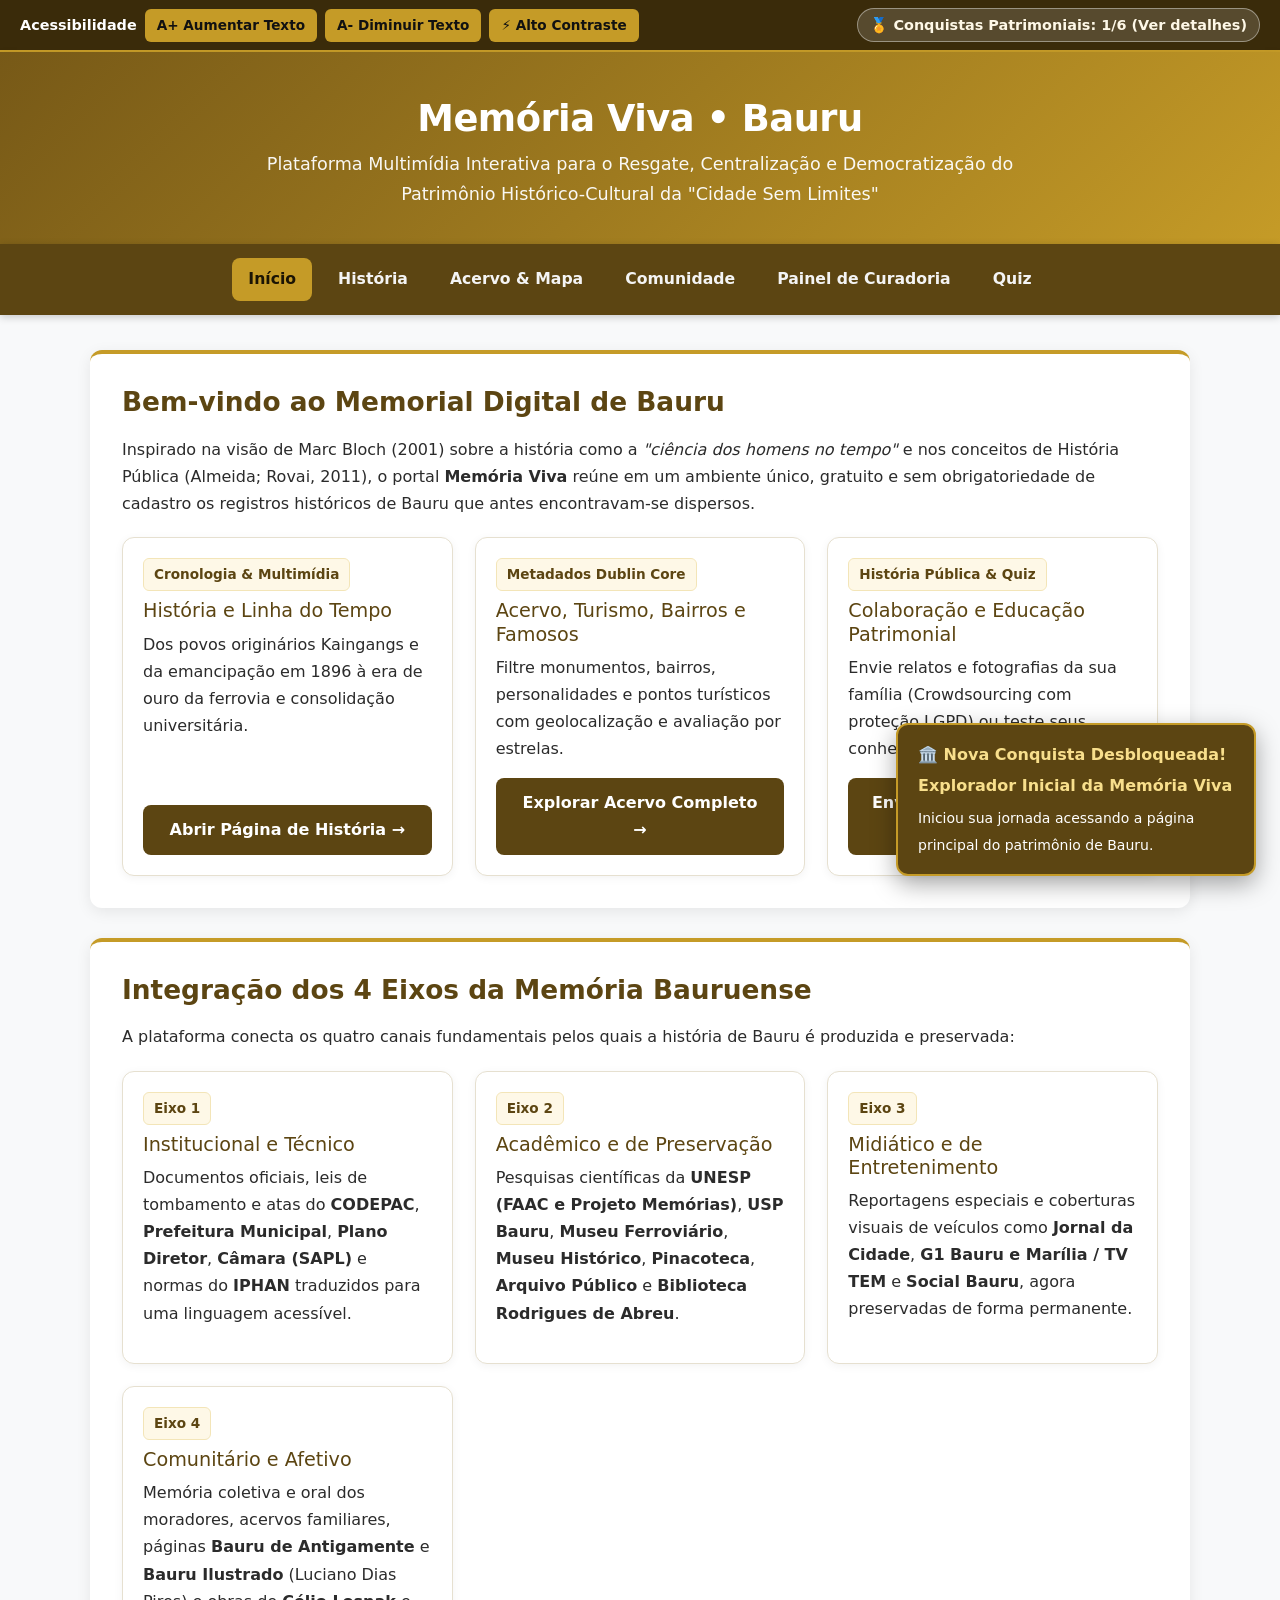
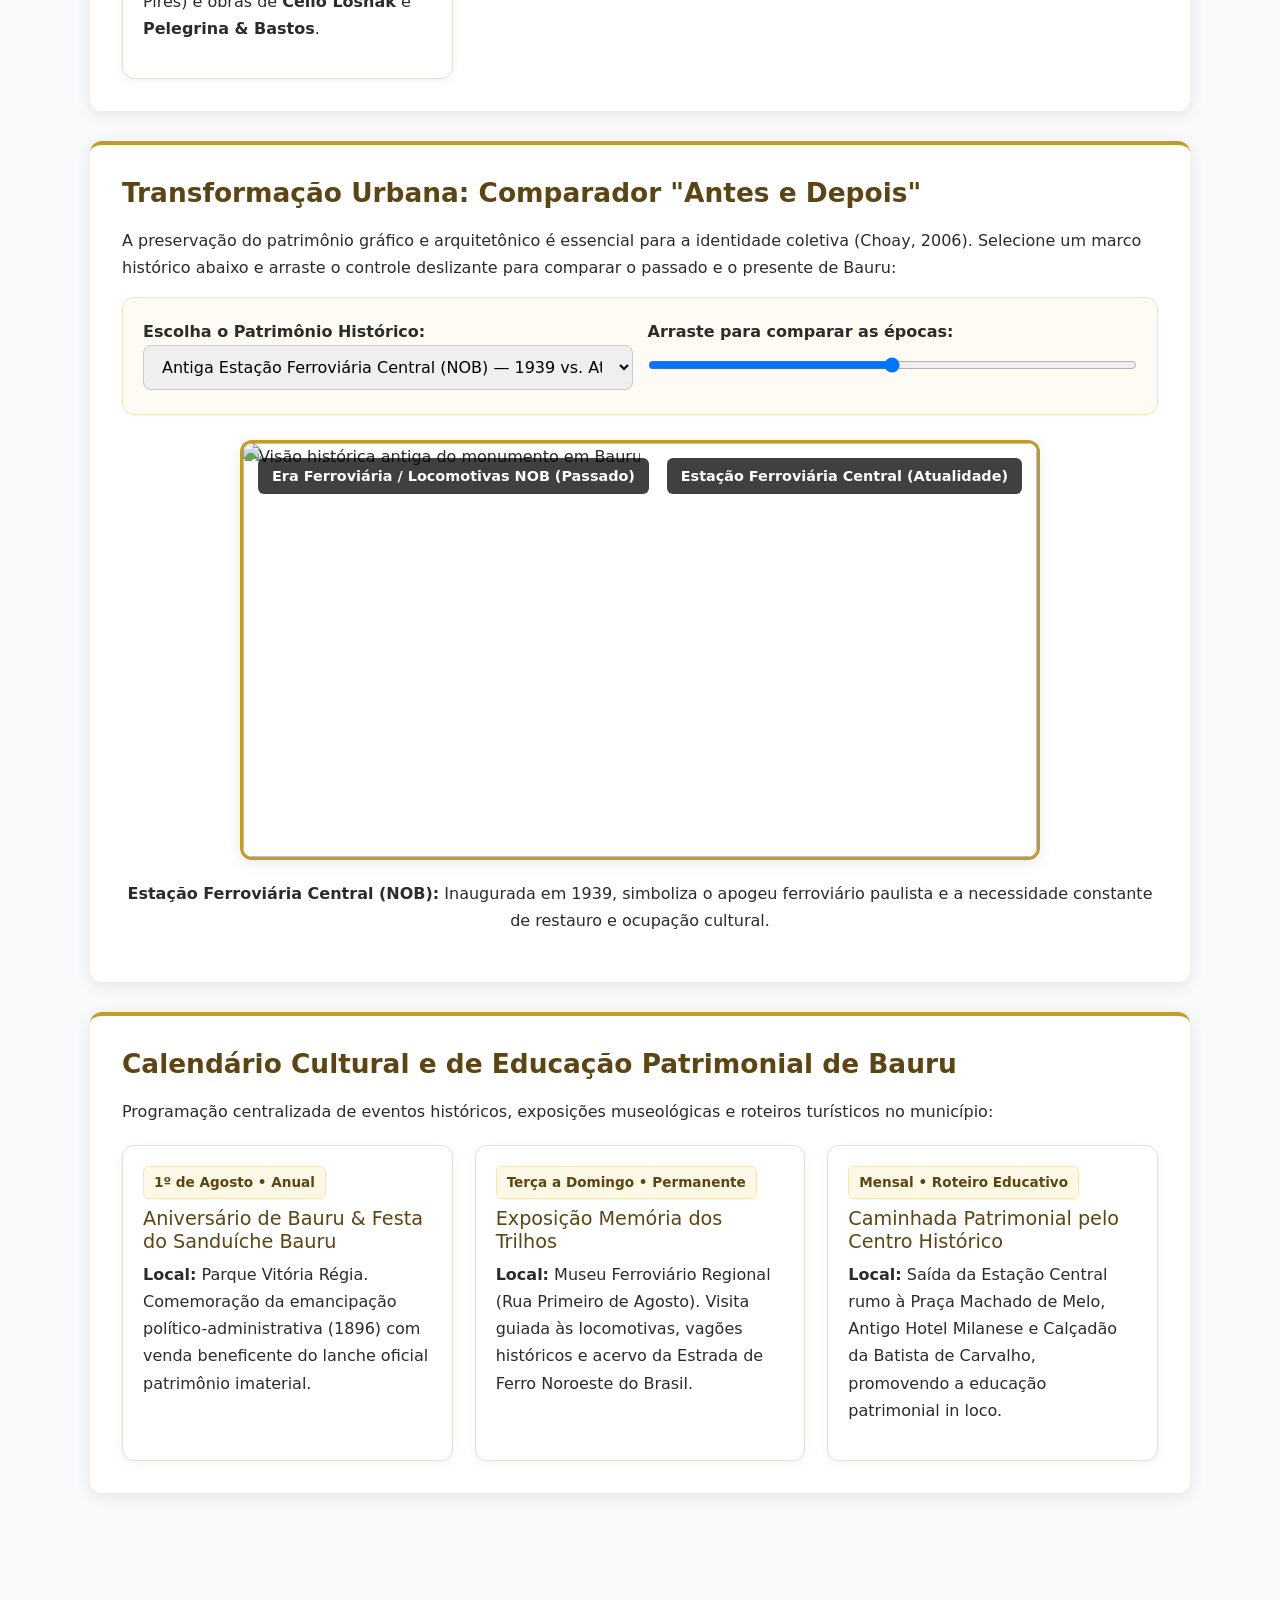
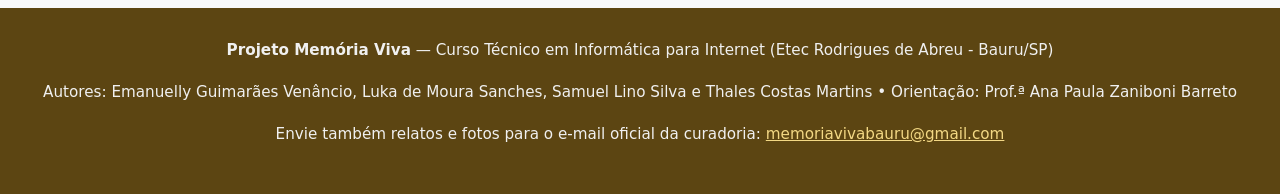
==== index.html @ 021a7f39 "aaa" ====
<!DOCTYPE html>
<html lang="pt-BR">
<head>
    <meta charset="UTF-8">
    <meta name="viewport" content="width=device-width, initial-scale=1.0">
    <title>Memória Viva - Patrimônio Histórico-Cultural de Bauru</title>
    <link href="https://cdn.jsdelivr.net/npm/bootstrap@5.3.3/dist/css/bootstrap.min.css" rel="stylesheet">
    <link rel="stylesheet" href="style.css">
</head>
<body>

    <!-- Barra de Acessibilidade WCAG 2.2 e Gamificação -->
    <div class="barra-acessibilidade" role="region" aria-label="Opções de Acessibilidade WCAG e Conquistas">
        <div class="wcag-controles">
            <span><strong>Acessibilidade</strong></span>
            <button class="btn-wcag" onclick="alterarFonte(2)" aria-label="Aumentar tamanho da letra">A+ Aumentar Texto</button>
            <button class="btn-wcag" onclick="alterarFonte(-2)" aria-label="Diminuir tamanho da letra">A- Diminuir Texto</button>
            <button class="btn-wcag" onclick="alternarAltoContraste()" aria-label="Ativar ou desativar alto contraste">⚡ Alto Contraste</button>
        </div>
        <div id="statusGamificacao" class="gamificacao-status">🏅 Conquistas Patrimoniais: 0/5</div>
    </div>

    <header>
        <h1>Memória Viva • Bauru</h1>
        <p>Plataforma Multimídia Interativa para o Resgate, Centralização e Democratização do Patrimônio Histórico-Cultural da "Cidade Sem Limites"</p>
    </header>

    <!-- Menu Multipáginas -->
    <nav class="menu-principal" aria-label="Menu Principal">
        <a href="index.html" class="ativo">Início</a>
        <a href="historia.html">História</a>
        <a href="acervo.html">Acervo & Mapa</a>
        <a href="colaborar.html">Comunidade</a>
        <a href="curadoria.html">Painel de Curadoria</a>
        <a href="quiz.html">Quiz</a>
    </nav>

    <main>
        <!-- APRESENTAÇÃO E JUSTIFICATIVA -->
        <section class="card-panel">
            <h2>Bem-vindo ao Memorial Digital de Bauru</h2>
            <p>
                Inspirado na visão de Marc Bloch (2001) sobre a história como a <em>"ciência dos homens no tempo"</em> e nos conceitos de História Pública (Almeida; Rovai, 2011), o portal <strong>Memória Viva</strong> reúne em um ambiente único, gratuito e sem obrigatoriedade de cadastro os registros históricos de Bauru que antes encontravam-se dispersos.


            <!-- Atalhos Rápidos para as Páginas Separadas -->
            <div class="grid-cards">
                <article class="card-item">
                    <div class="card-item-content">
                        <span class="ano-tag">Cronologia & Multimídia</span>
                        <h3>História e Linha do Tempo</h3>
                        <p>Dos povos originários Kaingangs e da emancipação em 1896 à era de ouro da ferrovia e consolidação universitária.</p>
                        <a href="historia.html" class="botao-acao mt-auto">Abrir Página de História →</a>
                    </div>
                </article>
                <article class="card-item">
                    <div class="card-item-content">
                        <span class="ano-tag">Metadados Dublin Core</span>
                        <h3>Acervo, Turismo, Bairros e Famosos</h3>
                        <p>Filtre monumentos, bairros, personalidades e pontos turísticos com geolocalização e avaliação por estrelas.</p>
                        <a href="acervo.html" class="botao-acao mt-auto">Explorar Acervo Completo →</a>
                    </div>
                </article>
                <article class="card-item">
                    <div class="card-item-content">
                        <span class="ano-tag">História Pública & Quiz</span>
                        <h3>Colaboração e Educação Patrimonial</h3>
                        <p>Envie relatos e fotografias da sua família (Crowdsourcing com proteção LGPD) ou teste seus conhecimentos no Quiz.</p>
                        <a href="colaborar.html" class="botao-acao mt-auto">Enviar Relato ou Ver Mural →</a>
                    </div>
                </article>
            </div>
        </section>

        <!-- OS 4 EIXOS DA DIVULGAÇÃO HISTÓRICA DE BAURU -->
        <section class="card-panel">
            <h2>Integração dos 4 Eixos da Memória Bauruense</h2>
            <p>A plataforma conecta os quatro canais fundamentais pelos quais a história de Bauru é produzida e preservada:</p>
            <div class="grid-cards">
                <article class="card-item">
                    <div class="card-item-content">
                        <span class="ano-tag">Eixo 1</span>
                        <h3>Institucional e Técnico</h3>
                        <p>Documentos oficiais, leis de tombamento e atas do <strong>CODEPAC</strong>, <strong>Prefeitura Municipal</strong>, <strong>Plano Diretor</strong>, <strong>Câmara (SAPL)</strong> e normas do <strong>IPHAN</strong> traduzidos para uma linguagem acessível.</p>
                    </div>
                </article>
                <article class="card-item">
                    <div class="card-item-content">
                        <span class="ano-tag">Eixo 2</span>
                        <h3>Acadêmico e de Preservação</h3>
                        <p>Pesquisas científicas da <strong>UNESP (FAAC e Projeto Memórias)</strong>, <strong>USP Bauru</strong>, <strong>Museu Ferroviário</strong>, <strong>Museu Histórico</strong>, <strong>Pinacoteca</strong>, <strong>Arquivo Público</strong> e <strong>Biblioteca Rodrigues de Abreu</strong>.</p>
                    </div>
                </article>
                <article class="card-item">
                    <div class="card-item-content">
                        <span class="ano-tag">Eixo 3</span>
                        <h3>Midiático e de Entretenimento</h3>
                        <p>Reportagens especiais e coberturas visuais de veículos como <strong>Jornal da Cidade</strong>, <strong>G1 Bauru e Marília / TV TEM</strong> e <strong>Social Bauru</strong>, agora preservadas de forma permanente.</p>
                    </div>
                </article>
                <article class="card-item">
                    <div class="card-item-content">
                        <span class="ano-tag">Eixo 4</span>
                        <h3>Comunitário e Afetivo</h3>
                        <p>Memória coletiva e oral dos moradores, acervos familiares, páginas <strong>Bauru de Antigamente</strong> e <strong>Bauru Ilustrado</strong> (Luciano Dias Pires) e obras de <strong>Célio Losnak</strong> e <strong>Pelegrina & Bastos</strong>.</p>
                    </div>
                </article>
            </div>
        </section>

        <!-- FERRAMENTA COMPARATIVA "ANTES E DEPOIS" -->
        <section class="card-panel" id="antes-depois">
            <h2>Transformação Urbana: Comparador "Antes e Depois"</h2>
            <p>
                A preservação do patrimônio gráfico e arquitetônico é essencial para a identidade coletiva (Choay, 2006). Selecione um marco histórico abaixo e arraste o controle deslizante para comparar o passado e o presente de Bauru:
            </p>

            <div class="filtros-grid">
                <div>
                    <label for="seletorMonumento"><strong>Escolha o Patrimônio Histórico:</strong></label>
                    <select id="seletorMonumento" onchange="trocarMonumentoComparador()">
                        <option value="estacao">Antiga Estação Ferroviária Central (NOB) — 1939 vs. Atualidade</option>
                        <option value="praca">Entorno da Praça Machado de Melo e Batista de Carvalho — Década de 1940 vs. Hoje</option>
                        <option value="milanese">Antigo Hotel Milanese e Centro Histórico — Auge Ferroviário vs. Presente</option>
                    </select>
                </div>
                <div>
                    <label for="sliderComparador"><strong>Arraste para comparar as épocas:</strong></label>
                    <input type="range" id="sliderComparador" min="0" max="100" value="50" oninput="moverCortina(this.value)" aria-label="Controle deslizante para comparar fotografia antiga e atual">
                </div>
            </div>

           <div class="comparador-box">
                <span class="selo-epoca selo-antes" id="legendaAntes">Estação NOB e Locomotiva (Passado)</span>
                <span class="selo-epoca selo-depois" id="legendaDepois">Fachada da Estação Central (Hoje)</span>
                <!-- Imagem Atual (Fundo - Visível na direita) -->
                <img id="imgDepois" src="https://encrypted-tbn0.gstatic.com/images?q=tbn:ANd9GcSAXGzlhZCApkcLEeu9VUoC6FxiZcBOhHHOkrQCFJOJ6A&s=10">
                <!-- Imagem Antiga (Sobreposta - Visível na esquerda e controlada pelo slider) -->
                <img id="imgAntes" class="img-antes-overlay" src="https://www.projetomuseuferroviario.com.br/wp-content/uploads/2018/01/MFRB03482-810x574.jpg" alt="Visão histórica antiga do monumento em Bauru">
            </div>
            <p id="textoComparador" class="text-center mt-2">
                <strong>Estação Ferroviária Central (NOB):</strong> Inaugurada em 1939, simboliza o apogeu ferroviário paulista e a necessidade constante de restauro e ocupação cultural.
            </p>
        </section>

        <!-- CALENDÁRIO CULTURAL CENTRALIZADO -->
        <section class="card-panel" id="calendario">
            <h2>Calendário Cultural e de Educação Patrimonial de Bauru</h2>
            <p>Programação centralizada de eventos históricos, exposições museológicas e roteiros turísticos no município:</p>
            <div class="grid-cards">
                <article class="card-item">
                    <div class="card-item-content">
                        <span class="ano-tag">1º de Agosto • Anual</span>
                        <h3>Aniversário de Bauru & Festa do Sanduíche Bauru</h3>
                        <p><strong>Local:</strong> Parque Vitória Régia. Comemoração da emancipação político-administrativa (1896) com venda beneficente do lanche oficial patrimônio imaterial.</p>
                    </div>
                </article>
                <article class="card-item">
                    <div class="card-item-content">
                        <span class="ano-tag">Terça a Domingo • Permanente</span>
                        <h3>Exposição Memória dos Trilhos</h3>
                        <p><strong>Local:</strong> Museu Ferroviário Regional (Rua Primeiro de Agosto). Visita guiada às locomotivas, vagões históricos e acervo da Estrada de Ferro Noroeste do Brasil.</p>
                    </div>
                </article>
                <article class="card-item">
                    <div class="card-item-content">
                        <span class="ano-tag">Mensal • Roteiro Educativo</span>
                        <h3>Caminhada Patrimonial pelo Centro Histórico</h3>
                        <p><strong>Local:</strong> Saída da Estação Central rumo à Praça Machado de Melo, Antigo Hotel Milanese e Calçadão da Batista de Carvalho, promovendo a educação patrimonial in loco.</p>
                    </div>
                </article>
            </div>
        </section>
    </main>

    <footer>
        <p><strong>Projeto Memória Viva</strong> — Curso Técnico em Informática para Internet (Etec Rodrigues de Abreu - Bauru/SP)</p>
        <p>Autores: Emanuelly Guimarães Venâncio, Luka de Moura Sanches, Samuel Lino Silva e Thales Costas Martins • Orientação: Prof.ª Ana Paula Zaniboni Barreto</p>
        <p>Envie também relatos e fotos para o e-mail oficial da curadoria: <a href="mailto:memoriavivabauru@gmail.com">memoriavivabauru@gmail.com</a></p>
    </footer>

    <script src="script.js"></script>
    <script>
        registrarConquista('visitante', 'Explorador Inicial da Memória Viva');

const dadosComparador = {
            estacao: {
                antes: "Era Ferroviária / Locomotivas NOB (Passado)",
                depois: "Estação Ferroviária Central (Atualidade)",
                // Coloque aqui a foto antiga da Estação (pode ser um arquivo local ex: 'img/estacao_antiga.jpg')
                imgAntes: "https://encrypted-tbn0.gstatic.com/images?q=tbn:ANd9GcR3nnzndBYc8lI2S_2a0CBxNA-sKL0tCGNr9kFSWJIIof4iUXUVXdZkqiA&s=10",
                // Coloque aqui a foto atual da Estação (ex: 'img/estacao_atual.jpg')
                imgDepois: "https://encrypted-tbn0.gstatic.com/images?q=tbn:ANd9GcSM63wW1K29NHCESPw6LsiXN3LaZNIoGdquyypXA0PmKw&s=10",
                desc: "<strong>Estação Ferroviária Central (NOB):</strong> Inaugurada em 1939, simboliza o apogeu ferroviário paulista e a necessidade constante de restauro e ocupação cultural."
            },
            praca: {
                antes: "Centro Antigo e Comércio (Década de 1950)",
                depois: "Paisagem Urbana de Bauru (Hoje)",
                imgAntes: "https://encrypted-tbn0.gstatic.com/images?q=tbn:ANd9GcSolHEMrqxJOdt0dTac2zX3rq3DSCrtnwDjZ_c_0xr8qQ&s",
                imgDepois: "https://encrypted-tbn0.gstatic.com/images?q=tbn:ANd9GcTXUnKn0iUbap-ljlyNDjNi0CtM8g-BurxxM_0wCZr1Ig&s=10",
                desc: "<strong>Entorno da Praça Machado de Melo e Centro:</strong> Antigo ponto de recepção dos passageiros ferroviários que conectava a estação ao comércio da Rua Batista de Carvalho."
            },
            milanese: {
                antes: "Registros da Época Áurea (Século XX)",
                depois: "Arquitetura e Espaços Culturais Hoje",
                imgAntes: "https://encrypted-tbn0.gstatic.com/images?q=tbn:ANd9GcTawt4YAiVdaWc14-2CIl6r1J9edskiQyb0dt5vuWiseg&s=10",
                imgDepois: "https://encrypted-tbn0.gstatic.com/images?q=tbn:ANd9GcTFPpDKGOIzlbrFx1vj2v4JvQzmpBs10kjJ0w8vxildog&s=10",
                desc: "<strong>Patrimônio Edificado do Centro Histórico:</strong> A comparação entre épocas evidencia as transformações urbanas e alerta para a urgência de preservação da memória arquitetônica."
            }
        };

        function moverCortina(valor) {
            document.getElementById('imgAntes').style.clipPath = `polygon(0 0, ${valor}% 0, ${valor}% 100%, 0 100%)`;
            registrarConquista('comparador', 'Guardião Visual Antes e Depois');
        }

        function trocarMonumentoComparador() {
            const chave = document.getElementById('seletorMonumento').value;
            const item = dadosComparador[chave];
            document.getElementById('legendaAntes').textContent = item.antes;
            document.getElementById('legendaDepois').textContent = item.depois;
            document.getElementById('imgAntes').src = item.imgAntes;
            document.getElementById('imgDepois').src = item.imgDepois;
            document.getElementById('textoComparador').innerHTML = item.desc;
        }

        // Garante que ao abrir a página as duas imagens diferentes sejam carregadas imediatamente
        window.addEventListener('DOMContentLoaded', trocarMonumentoComparador);
    </script>
</body>
</html>
---- style.css ----
:root {
    --primary: #c59b27;
    --primary-dark: #5c4512;
    --header-bg: #8c6a1d;
    --bg-color: #f8f9fa;
    --card-bg: #ffffff;
    --text-color: #2b2b2b;
    --text-light: #555555;
    --border-radius: 12px;
    --shadow: 0 4px 15px rgba(0, 0, 0, 0.08);
    --base-font-size: 16px;
}

* {
    box-sizing: border-box;
    margin: 0;
    padding: 0;
}

html {
    font-size: var(--base-font-size);
    scroll-behavior: smooth;
}

body {
    font-family: 'Segoe UI', system-ui, -apple-system, sans-serif;
    background-color: var(--bg-color);
    color: var(--text-color);
    line-height: 1.7;
    display: flex;
    flex-direction: column;
    min-height: 100vh;
}

/* MODO ALTO CONTRASTE (WCAG 2.2) - CORRIGIDO */
body.alto-contraste {
    --bg-color: #000000;
    --card-bg: #111111;
    --text-color: #ffffff;
    --text-light: #ffeb3b;
    --primary: #ffeb3b;
    --primary-dark: #000000;
    background-color: #000000 !important;
    color: #ffffff !important;
}

body.alto-contraste section,
body.alto-contraste .card-item,
body.alto-contraste .card-panel,
body.alto-contraste header,
body.alto-contraste nav,
body.alto-contraste footer,
body.alto-contraste .box-destaque,
body.alto-contraste .filtros-grid,
body.alto-contraste .estrelas-box {
    background: #111111 !important;
    background-color: #111111 !important;
    color: #ffffff !important;
    border-color: #ffeb3b !important;
}

body.alto-contraste h1,
body.alto-contraste h2,
body.alto-contraste h3,
body.alto-contraste a,
body.alto-contraste strong,
body.alto-contraste .ano-tag,
body.alto-contraste .gamificacao-status {
    color: #ffeb3b !important;
}

body.alto-contraste p,
body.alto-contraste span,
body.alto-contraste label,
body.alto-contraste small,
body.alto-contraste div {
    color: #ffffff !important;
}

body.alto-contraste .ano-tag {
    background-color: #000000 !important;
    border: 1px solid #ffeb3b !important;
}

body.alto-contraste input,
body.alto-contraste select,
body.alto-contraste textarea {
    background-color: #000000 !important;
    color: #ffeb3b !important;
    border: 2px solid #ffeb3b !important;
}

body.alto-contraste .botao-acao,
body.alto-contraste .btn-wcag {
    background-color: #ffeb3b !important;
    color: #000000 !important;
    border: 2px solid #ffffff !important;
    font-weight: 800 !important;
}

body.alto-contraste .botao-acao *,
body.alto-contraste .btn-wcag * {
    color: #000000 !important;
}

body.alto-contraste table,
body.alto-contraste th,
body.alto-contraste td,
body.alto-contraste tr {
    background-color: #111111 !important;
    color: #ffffff !important;
    border-color: #ffeb3b !important;
}

body.alto-contraste section,
body.alto-contraste .card-item,
body.alto-contraste .card-panel,
body.alto-contraste header,
body.alto-contraste nav,
body.alto-contraste footer {
    background: #111111 !important;
    color: #ffffff !important;
    border: 2px solid #ffeb3b !important;
}

body.alto-contraste a,
body.alto-contraste h1,
body.alto-contraste h2,
body.alto-contraste h3,
body.alto-contraste .ano-tag {
    color: #ffeb3b !important;
}

body.alto-contraste .ano-tag {
    background-color: #222 !important;
}

/* BARRA DE ACESSIBILIDADE WCAG E GAMIFICAÇÃO */
.barra-acessibilidade {
    background-color: #3a2b0a;
    color: #ffffff;
    padding: 8px 20px;
    display: flex;
    flex-wrap: wrap;
    justify-content: space-between;
    align-items: center;
    font-size: 0.9rem;
    gap: 10px;
    border-bottom: 2px solid var(--primary);
}

.wcag-controles {
    display: flex;
    align-items: center;
    gap: 8px;
    flex-wrap: wrap;
}

.btn-wcag {
    background-color: var(--primary);
    color: #111;
    border: none;
    padding: 5px 12px;
    border-radius: 6px;
    font-weight: 700;
    cursor: pointer;
    font-size: 0.85rem;
    transition: transform 0.2s;
}

.btn-wcag:hover, .btn-wcag:focus {
    background-color: #e6b832;
    transform: scale(1.05);
    outline: 2px solid #fff;
}

.gamificacao-status {
    background: rgba(255, 255, 255, 0.15);
    padding: 4px 12px;
    border-radius: 20px;
    font-weight: 600;
    color: #fef8e7;
}

/* CABEÇALHO E MENU MULTIPÁGINAS */
header {
    background: linear-gradient(135deg, #775917 0%, var(--primary) 100%);
    color: white;
    text-align: center;
    padding: 45px 20px 35px;
    box-shadow: 0 4px 10px rgba(0,0,0,0.1);
}

header h1 {
    font-size: 2.3rem;
    letter-spacing: -0.5px;
    margin-bottom: 8px;
    font-weight: 800;
}

header p {
    font-size: 1.1rem;
    opacity: 0.95;
    max-width: 800px;
    margin: 0 auto;
    color: #fff;
}

nav.menu-principal {
    background-color: var(--primary-dark);
    text-align: center;
    padding: 14px 10px;
    position: sticky;
    top: 0;
    z-index: 900;
    box-shadow: 0 2px 8px rgba(0,0,0,0.2);
    display: flex;
    justify-content: center;
    flex-wrap: wrap;
    gap: 10px;
}

nav.menu-principal a {
    color: #f4f4f4;
    text-decoration: none;
    padding: 8px 16px;
    border-radius: 8px;
    font-weight: 600;
    font-size: 0.98rem;
    transition: all 0.2s;
}

nav.menu-principal a:hover,
nav.menu-principal a.ativo {
    background-color: var(--primary);
    color: #1b1404;
}

/* ESTRUTURA PRINCIPAL E CARDS */
main {
    max-width: 1140px;
    width: 100%;
    margin: 35px auto;
    padding: 0 20px;
    flex: 1;
}

section, .card-panel {
    background-color: var(--card-bg);
    padding: 32px;
    margin-bottom: 30px;
    border-radius: var(--border-radius);
    box-shadow: var(--shadow);
    border-top: 4px solid var(--primary);
}

h2 {
    color: var(--primary-dark);
    font-size: 1.65rem;
    margin-bottom: 18px;
    font-weight: 700;
}

.grid-cards {
    display: grid;
    grid-template-columns: repeat(auto-fill, minmax(290px, 1fr));
    gap: 22px;
    margin-top: 20px;
}

.card-item {
    background: var(--card-bg);
    border: 1px solid #e6e0d0;
    border-radius: var(--border-radius);
    overflow: hidden;
    box-shadow: 0 2px 10px rgba(0,0,0,0.05);
    display: flex;
    flex-direction: column;
    transition: transform 0.25s ease;
}

.card-item:hover {
    transform: translateY(-4px);
}

.card-item img {
    width: 100%;
    height: 200px;
    object-fit: cover;
    background-color: #eae3d2;
}

.card-item-content {
    padding: 20px;
    flex: 1;
    display: flex;
    flex-direction: column;
}

.card-item-content h3 {
    color: var(--primary-dark);
    font-size: 1.2rem;
    margin-bottom: 8px;
}

.ano-tag {
    display: inline-block;
    font-weight: 700;
    color: var(--primary-dark);
    background-color: #fef8e7;
    padding: 4px 10px;
    border-radius: 6px;
    font-size: 0.85rem;
    margin-bottom: 8px;
    border: 1px solid #f3e5b8;
    width: fit-content;
}

.box-destaque {
    background-color: #fdfbf3;
    border-left: 4px solid var(--primary);
    padding: 16px 20px;
    margin: 18px 0;
    border-radius: 0 var(--border-radius) var(--border-radius) 0;
}

.botao-acao {
    display: inline-block;
    background-color: var(--primary-dark);
    color: #ffffff;
    text-decoration: none;
    padding: 11px 22px;
    border-radius: 8px;
    font-weight: 600;
    border: none;
    cursor: pointer;
    transition: background 0.2s;
    text-align: center;
}

.botao-acao:hover {
    background-color: var(--primary);
    color: #111;
}

/* COMPARADOR ANTES E DEPOIS */
.comparador-box {
    position: relative;
    width: 100%;
    max-width: 800px;
    height: 420px;
    margin: 20px auto;
    border-radius: var(--border-radius);
    overflow: hidden;
    box-shadow: var(--shadow);
    border: 3px solid var(--primary);
}

.comparador-box img {
    position: absolute;
    top: 0;
    left: 0;
    width: 100%;
    height: 100%;
    object-fit: cover;
}

.img-antes-overlay {
    clip-path: polygon(0 0, 50% 0, 50% 100%, 0 100%);
}

.selo-epoca {
    position: absolute;
    top: 15px;
    padding: 6px 14px;
    background: rgba(0, 0, 0, 0.75);
    color: #fff;
    font-weight: 700;
    border-radius: 6px;
    z-index: 10;
    font-size: 0.9rem;
}

.selo-antes { left: 15px; }
.selo-depois { right: 15px; }

/* LINHA DO TEMPO */
.timeline {
    position: relative;
    margin-top: 25px;
    padding-left: 22px;
    border-left: 3px solid var(--primary);
}

.historia-card {
    position: relative;
    margin-bottom: 26px;
    padding-left: 18px;
}

.historia-card::before {
    content: '';
    position: absolute;
    left: -30px;
    top: 5px;
    width: 14px;
    height: 14px;
    border-radius: 50%;
    background-color: var(--primary);
    border: 3px solid #ffffff;
    box-shadow: 0 0 0 2px var(--primary);
}

/* FORMULÁRIOS E FILTROS */
.filtros-grid {
    display: grid;
    grid-template-columns: repeat(auto-fit, minmax(200px, 1fr));
    gap: 15px;
    background: #fdfbf3;
    padding: 20px;
    border-radius: var(--border-radius);
    border: 1px solid #f3e5b8;
    margin-bottom: 25px;
}

input, select, textarea {
    width: 100%;
    padding: 11px 14px;
    border: 1px solid #ccc;
    border-radius: 8px;
    font-size: 1rem;
    font-family: inherit;
}

/* ESTRELAS DE AVALIAÇÃO */
.estrelas-box {
    margin-top: auto;
    padding-top: 12px;
    border-top: 1px dashed #e0d8c3;
    display: flex;
    justify-content: space-between;
    align-items: center;
}

.btn-estrela {
    background: none;
    border: none;
    color: #d4a017;
    font-size: 1.2rem;
    cursor: pointer;
}

/* RODAPÉ */
footer {
    background-color: var(--primary-dark);
    color: #f0f0f0;
    text-align: center;
    padding: 30px 20px;
    font-size: 0.95rem;
    margin-top: 50px;
}

footer a {
    color: #f3d884;
    text-decoration: underline;
}

@media (max-width: 768px) {
    header h1 { font-size: 1.8rem; }
    section, .card-panel { padding: 20px; }
    .comparador-box { height: 280px; }
}
/* CORREÇÃO DAS ABAS DO MENU NO ALTO CONTRASTE (WCAG) */
body.alto-contraste nav.menu-principal a {
    background-color: #111111 !important;
    color: #ffeb3b !important;
    border: 1px solid transparent !important;
}

body.alto-contraste nav.menu-principal a.ativo,
body.alto-contraste nav.menu-principal a:hover,
body.alto-contraste nav.menu-principal a:focus {
    background-color: #ffeb3b !important;
    color: #000000 !important;
    border: 2px solid #ffffff !important;
    font-weight: 800 !important;
}

/* BOTÃO CLICÁVEL DE CONQUISTAS NA BARRA SUPERIOR */
.gamificacao-status {
    cursor: pointer;
    border: 1px solid rgba(255, 255, 255, 0.4);
    transition: transform 0.2s, background 0.2s;
}

.gamificacao-status:hover {
    background: rgba(255, 255, 255, 0.28);
    transform: scale(1.03);
}

/* AVISO (TOAST) EXPLICANDO A CONQUISTA DESBLOQUEADA */
.toast-conquista {
    position: fixed;
    bottom: 24px;
    right: 24px;
    max-width: 360px;
    background-color: #5c4512;
    color: #ffffff;
    border: 2px solid #c59b27;
    border-radius: 12px;
    padding: 16px 20px;
    box-shadow: 0 8px 25px rgba(0, 0, 0, 0.35);
    z-index: 9999;
    animation: surgirToast 0.35s ease;
}

.toast-conquista strong {
    color: #f8df8c;
    display: block;
    margin-bottom: 4px;
}

@keyframes surgirToast {
    from { opacity: 0; transform: translateY(20px); }
    to { opacity: 1; transform: translateY(0); }
}

/* MODAL COM A LISTA DE TODAS AS CONQUISTAS */
.modal-conquistas-overlay {
    position: fixed;
    inset: 0;
    background: rgba(0, 0, 0, 0.65);
    display: flex;
    justify-content: center;
    align-items: center;
    z-index: 10000;
    padding: 20px;
}

.modal-conquistas-box {
    background: #ffffff;
    color: #2b2b2b;
    max-width: 600px;
    width: 100%;
    max-height: 85vh;
    overflow-y: auto;
    border-radius: 14px;
    padding: 26px;
    border-top: 5px solid #c59b27;
    box-shadow: 0 10px 30px rgba(0, 0, 0, 0.3);
}

.item-conquista {
    padding: 12px 14px;
    border-radius: 8px;
    margin-bottom: 10px;
    border: 1px solid #e5dec9;
    background: #fdfbf3;
}

.item-conquista.bloqueada {
    opacity: 0.65;
    background: #f2f2f2;
    border-color: #dcdcdc;
}

/* SUPORTE AO ALTO CONTRASTE PARA O TOAST E O MODAL */
body.alto-contraste .toast-conquista,
body.alto-contraste .modal-conquistas-box,
body.alto-contraste .item-conquista {
    background-color: #000000 !important;
    color: #ffffff !important;
    border: 2px solid #ffeb3b !important;
}

body.alto-contraste .item-conquista.bloqueada {
    opacity: 0.85;
    border-style: dashed !important;
}

/* ÁREA DE ARRASTAR E SOLTAR ARQUIVOS (DRAG & DROP) */
.drop-zone {
    border: 2px dashed var(--primary);
    border-radius: var(--border-radius);
    background-color: #fdfbf3;
    padding: 26px 20px;
    text-align: center;
    cursor: pointer;
    transition: background-color 0.2s, border-color 0.2s, transform 0.2s;
}

.drop-zone:hover,
.drop-zone.arrastando {
    background-color: #f8eed0;
    border-color: var(--primary-dark);
    transform: scale(1.01);
}

.drop-zone-icone {
    font-size: 2rem;
    margin-bottom: 6px;
}

.preview-midia-box {
    margin-top: 12px;
    padding: 12px;
    border: 1px solid #e6e0d0;
    border-radius: 8px;
    background: #ffffff;
    text-align: center;
}

/* EXIBIÇÃO DE MÍDIA NOS CARDS DO MURAL E NA CURADORIA */
.midia-relato-container {
    margin: 12px 0;
    border-radius: 8px;
    overflow: hidden;
}

.midia-relato-img {
    width: 100%;
    max-height: 240px;
    object-fit: cover;
    border-radius: 8px;
    display: block;
}

.midia-relato-video {
    width: 100%;
    max-height: 240px;
    border-radius: 8px;
    background: #000;
}

.midia-relato-audio {
    width: 100%;
    margin-top: 6px;
}

.midia-youtube-frame {
    width: 100%;
    height: 220px;
    border: 0;
    border-radius: 8px;
}

body.alto-contraste .drop-zone,
body.alto-contraste .preview-midia-box {
    background-color: #111111 !important;
    border: 2px dashed #ffeb3b !important;
    color: #ffffff !important;
}
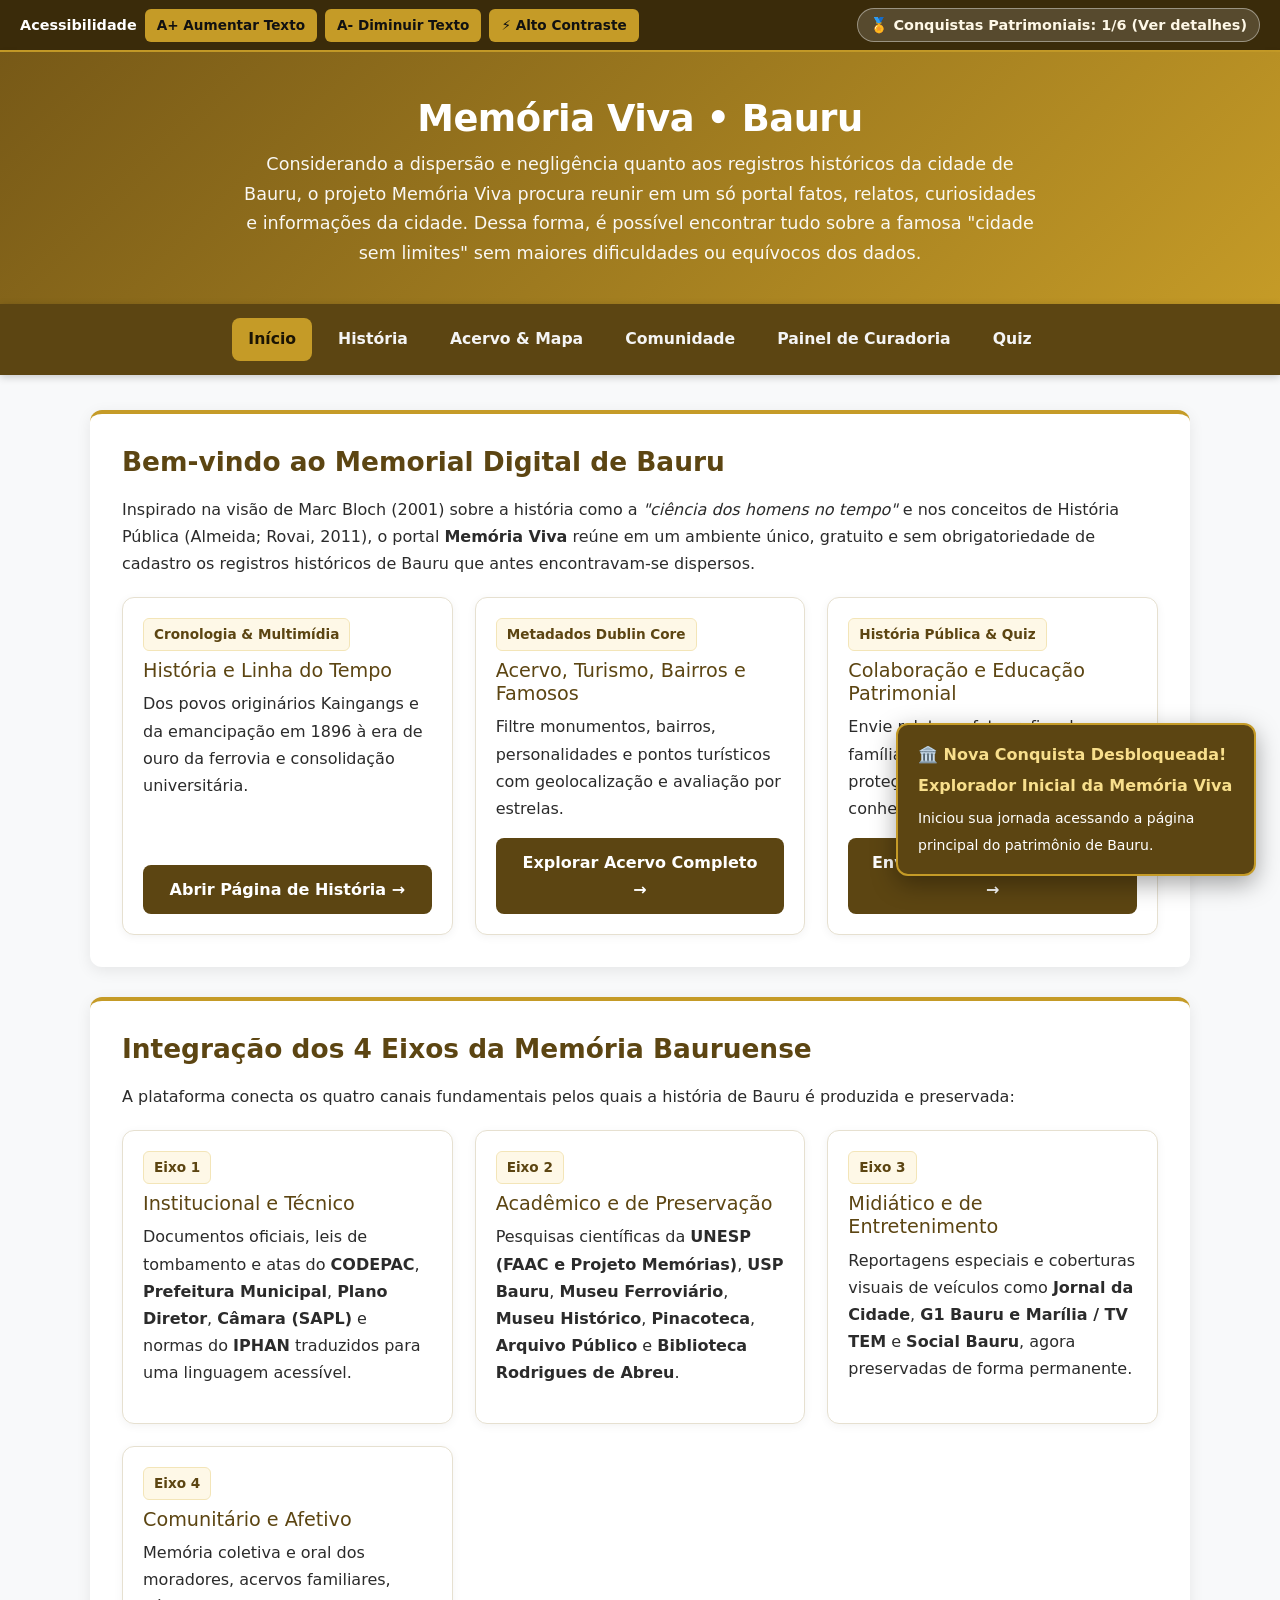
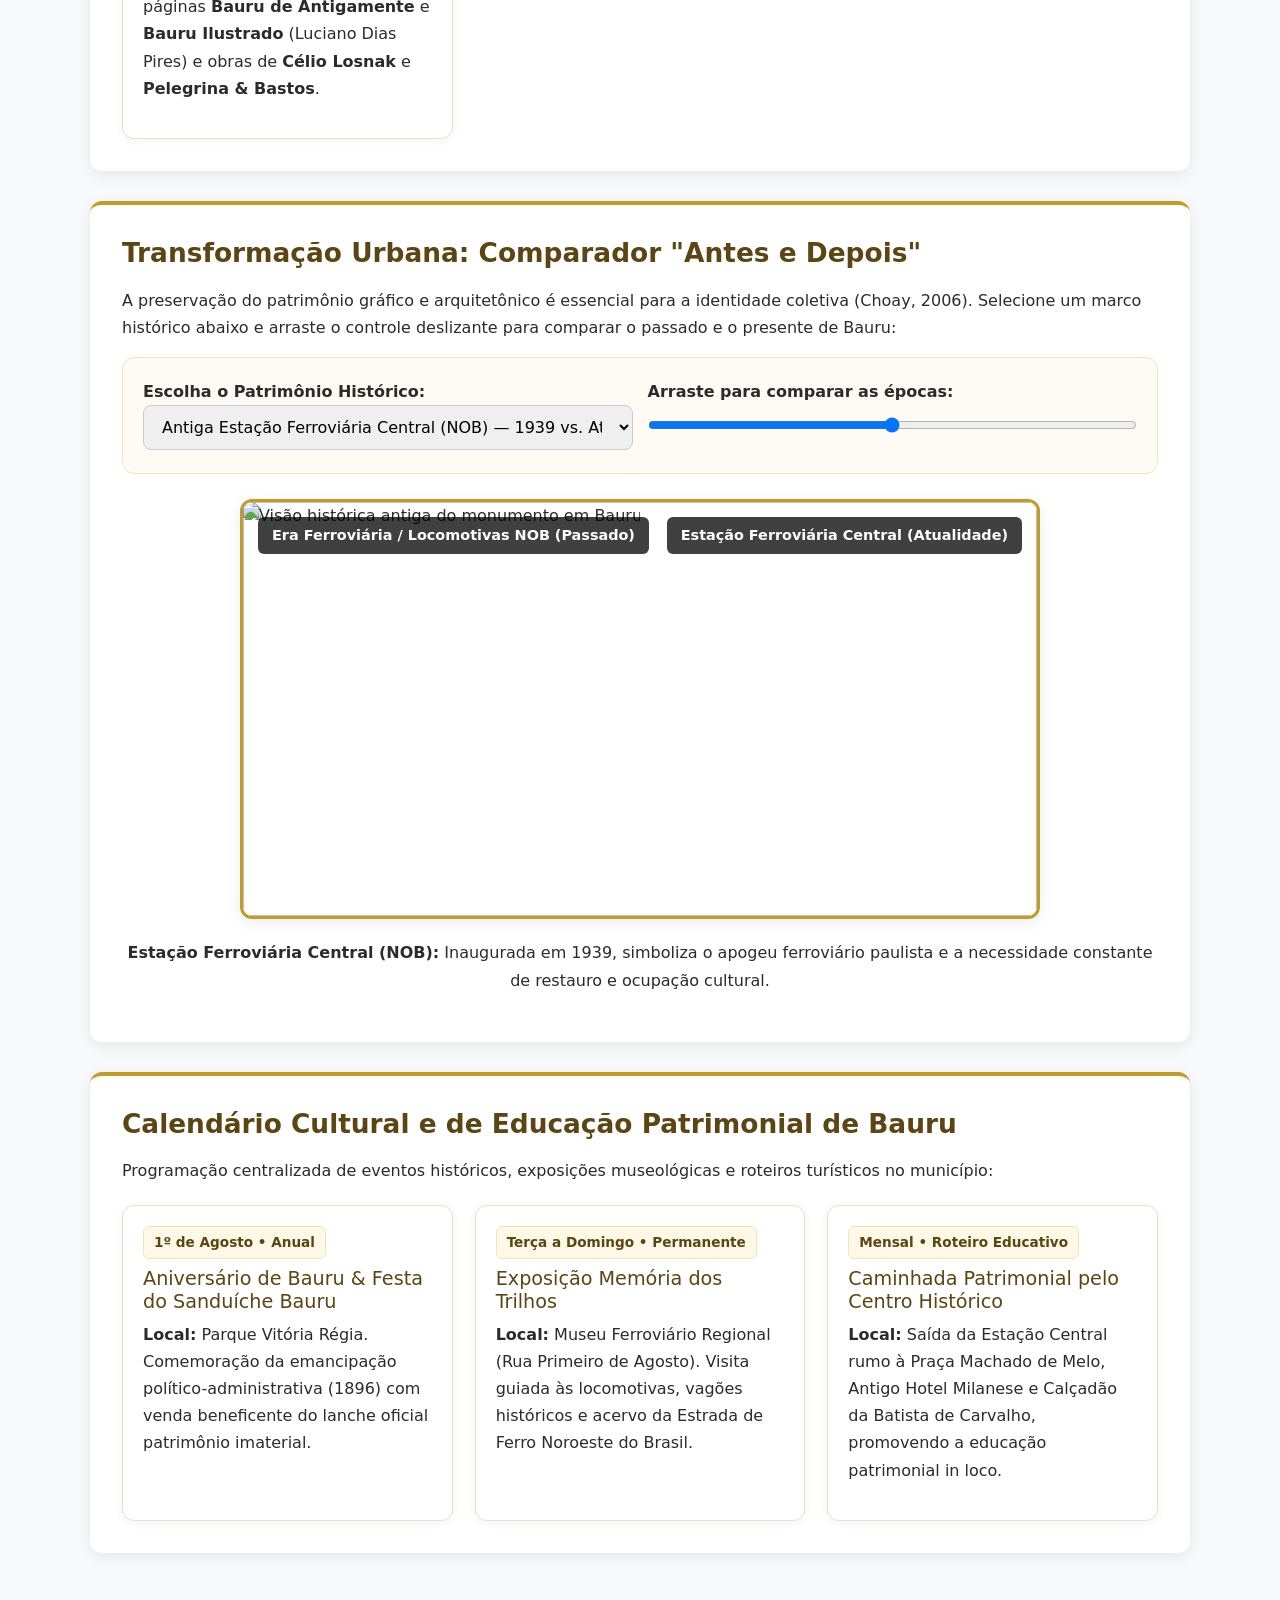
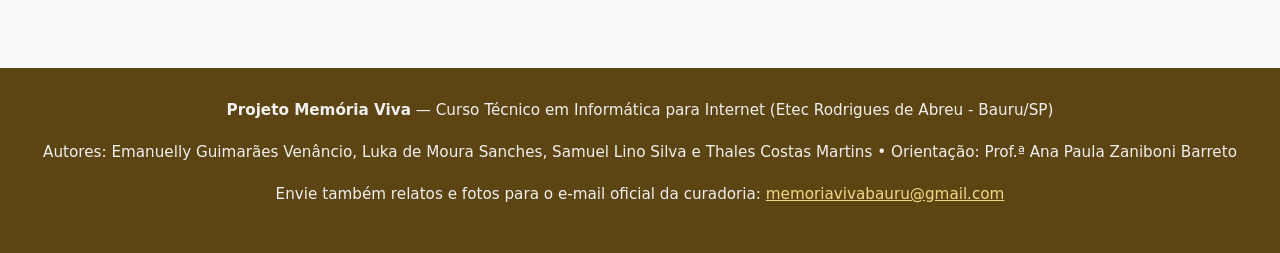
==== commit e73d5df7: "desc" ====
--- a/index.html
+++ b/index.html
@@ -22,7 +22,7 @@
 
     <header>
         <h1>Memória Viva • Bauru</h1>
-        <p>Plataforma Multimídia Interativa para o Resgate, Centralização e Democratização do Patrimônio Histórico-Cultural da "Cidade Sem Limites"</p>
+        <p>Considerando a dispersão e negligência quanto aos registros históricos da cidade de Bauru, o projeto Memória Viva procura reunir em um só portal fatos, relatos, curiosidades e informações da cidade. Dessa forma, é possível encontrar tudo sobre a famosa "cidade sem limites" sem maiores dificuldades ou equívocos dos dados.</p>
     </header>
 
     <!-- Menu Multipáginas -->
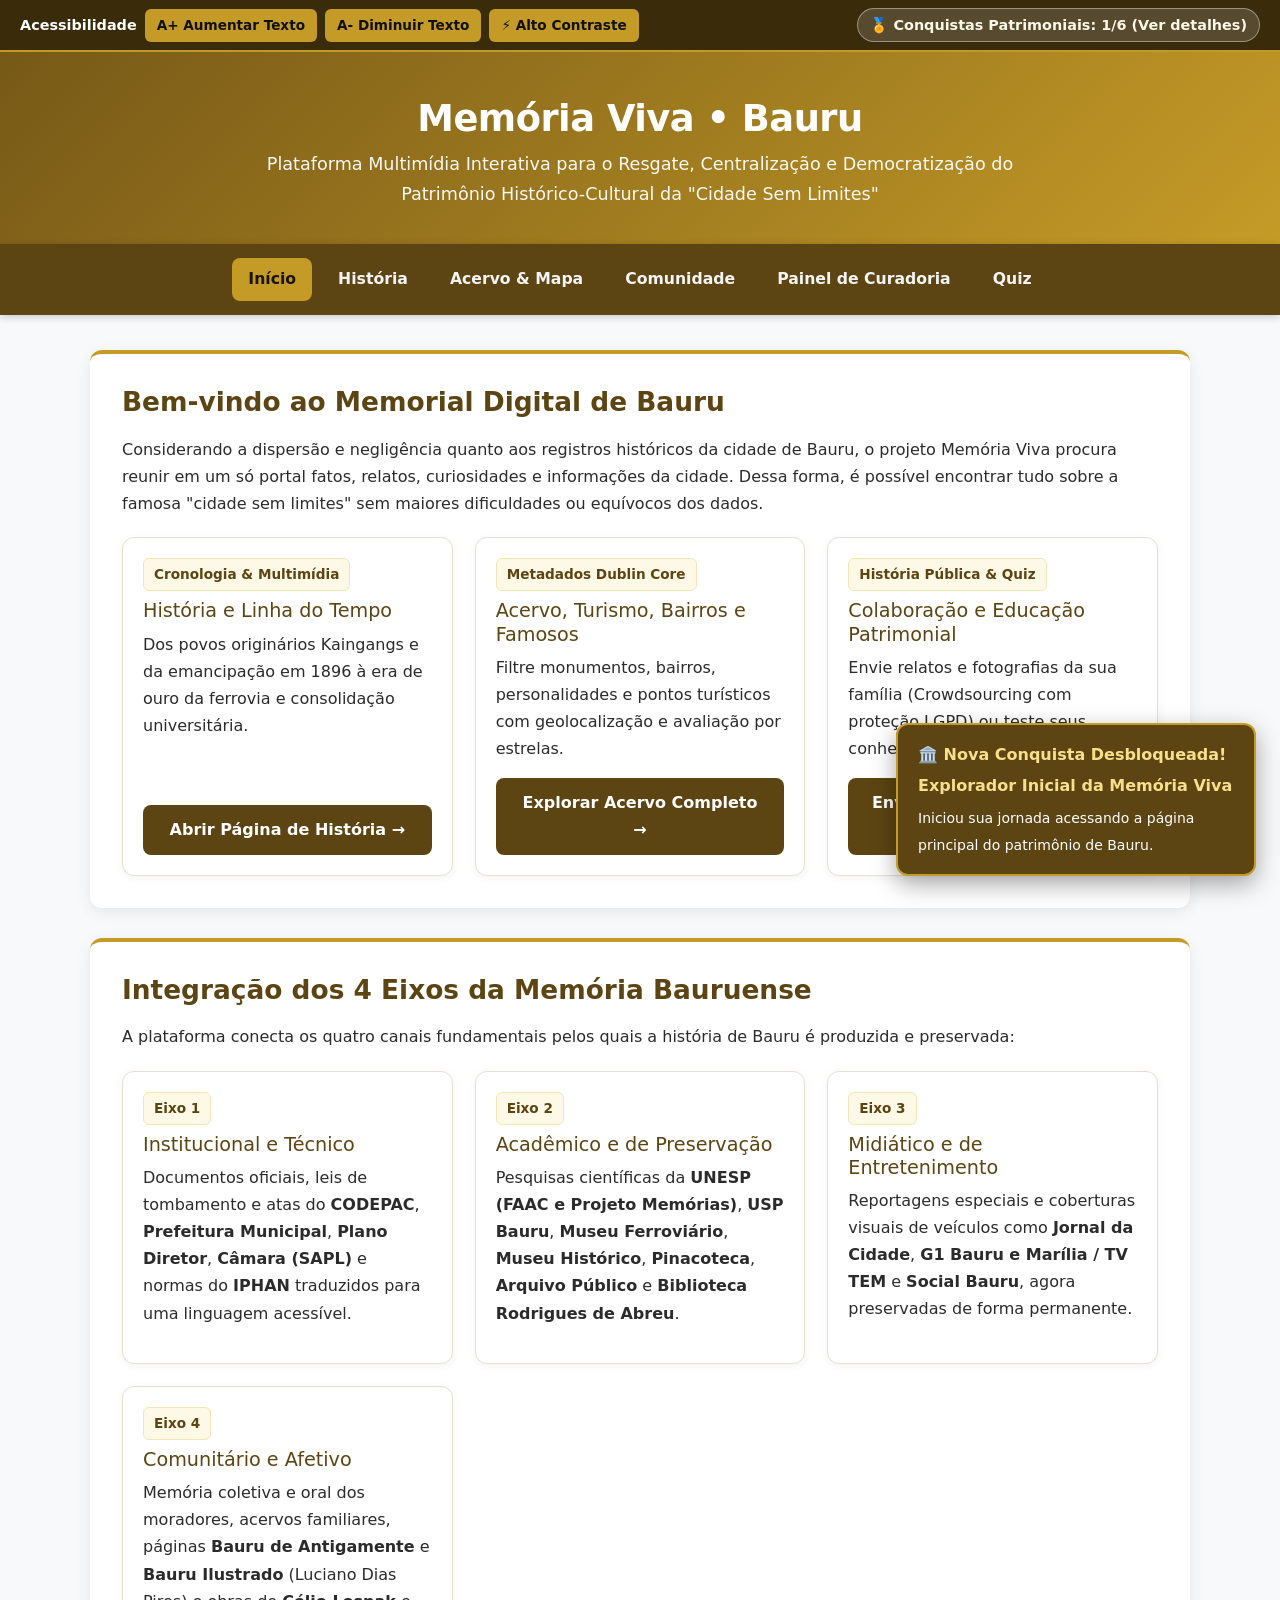
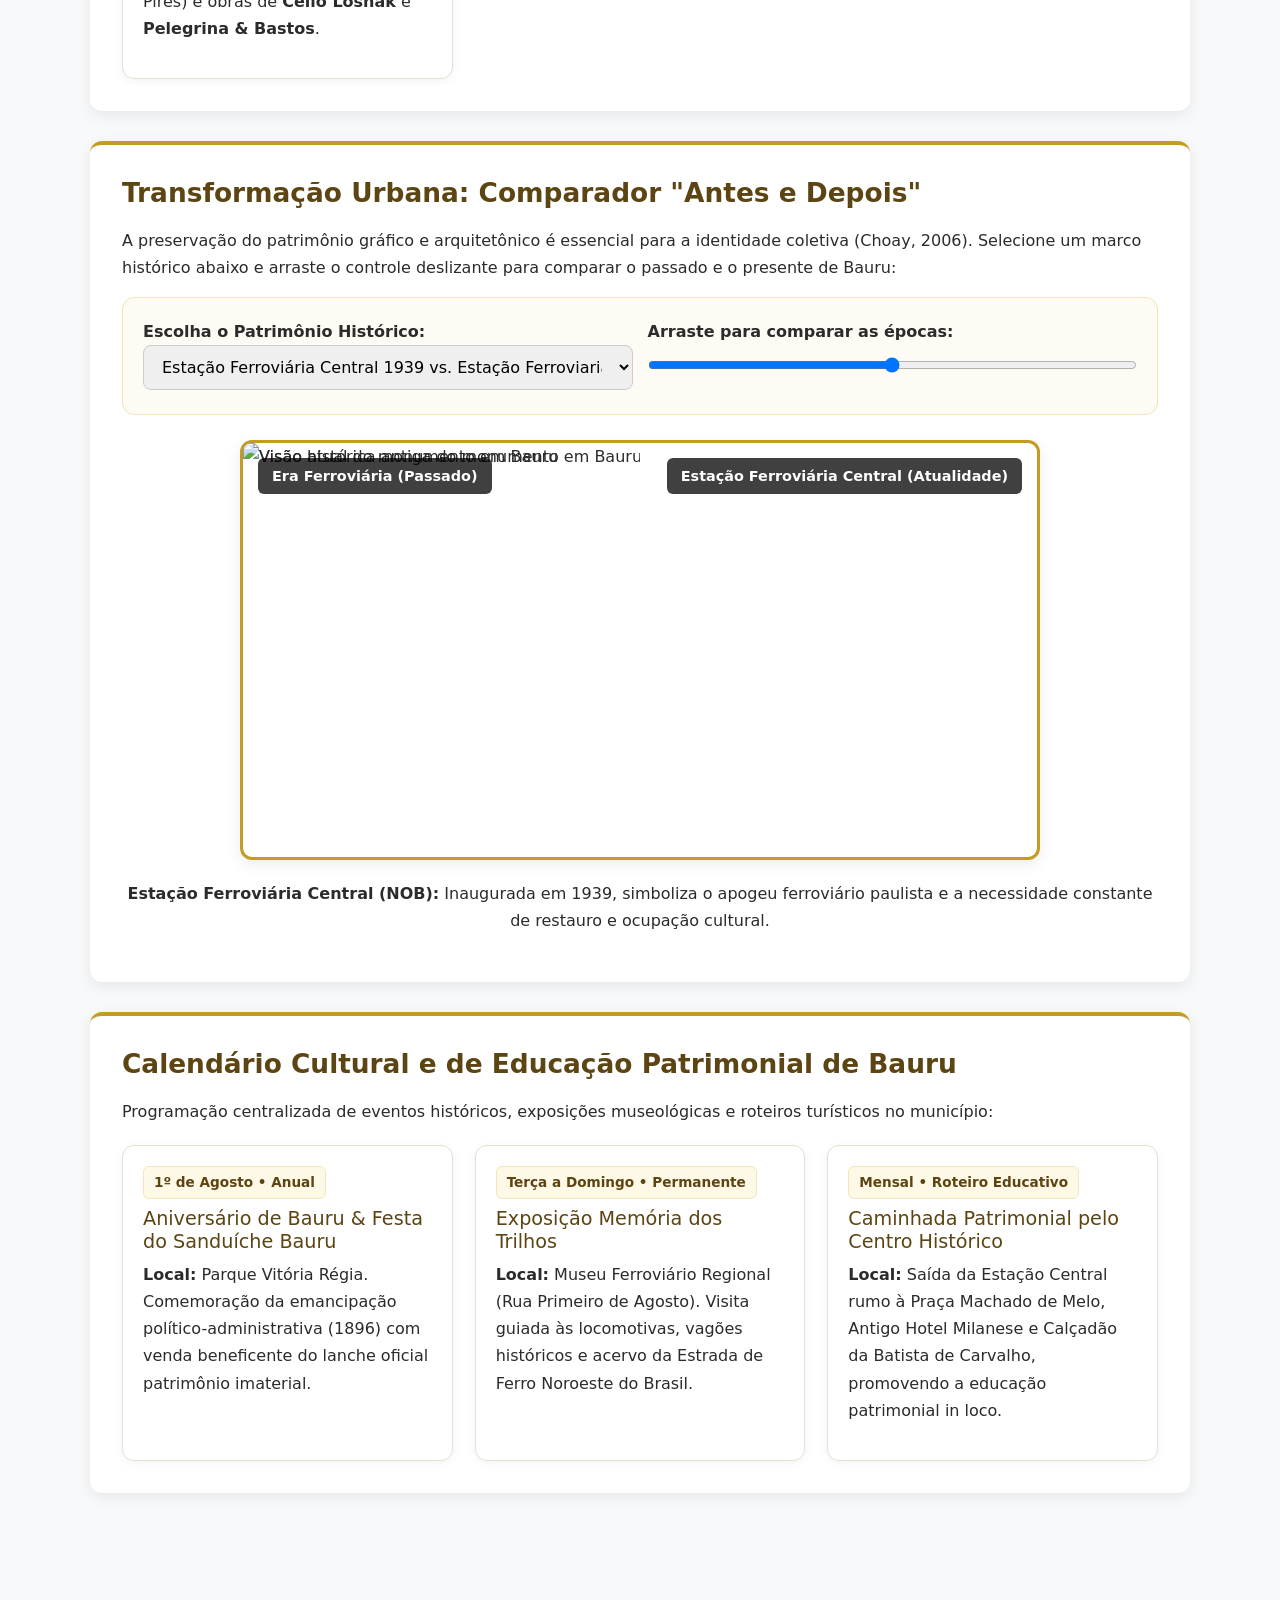
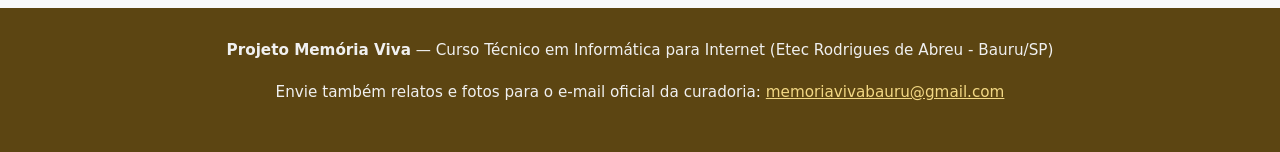
==== commit 17945f52: "BAURUZINHO!!!!" ====
--- a/index.html
+++ b/index.html
@@ -7,6 +7,17 @@
     <link href="https://cdn.jsdelivr.net/npm/bootstrap@5.3.3/dist/css/bootstrap.min.css" rel="stylesheet">
     <link rel="stylesheet" href="style.css">
 </head>
+<style>
+.imagem-agradecimento {
+    display: block;
+    width: 50%;
+    max-width: 500px;
+    height: auto;
+    margin: 15px auto;
+    border-radius: 12px;
+    object-fit: cover;
+}
+</style>
 <body>
 
     <!-- Barra de Acessibilidade WCAG 2.2 e Gamificação -->
@@ -22,7 +33,7 @@
 
     <header>
         <h1>Memória Viva • Bauru</h1>
-        <p>Considerando a dispersão e negligência quanto aos registros históricos da cidade de Bauru, o projeto Memória Viva procura reunir em um só portal fatos, relatos, curiosidades e informações da cidade. Dessa forma, é possível encontrar tudo sobre a famosa "cidade sem limites" sem maiores dificuldades ou equívocos dos dados.</p>
+        <p>Plataforma Multimídia Interativa para o Resgate, Centralização e Democratização do Patrimônio Histórico-Cultural da "Cidade Sem Limites"</p>
     </header>
 
     <!-- Menu Multipáginas -->
@@ -40,8 +51,8 @@
         <section class="card-panel">
             <h2>Bem-vindo ao Memorial Digital de Bauru</h2>
             <p>
-                Inspirado na visão de Marc Bloch (2001) sobre a história como a <em>"ciência dos homens no tempo"</em> e nos conceitos de História Pública (Almeida; Rovai, 2011), o portal <strong>Memória Viva</strong> reúne em um ambiente único, gratuito e sem obrigatoriedade de cadastro os registros históricos de Bauru que antes encontravam-se dispersos.
-
+                Considerando a dispersão e negligência quanto aos registros históricos da cidade de Bauru, o projeto Memória Viva procura reunir em um só portal fatos, relatos, curiosidades e informações da cidade. Dessa forma, é possível encontrar tudo sobre a famosa "cidade sem limites" sem maiores dificuldades ou equívocos dos dados.
+            </p>
 
             <!-- Atalhos Rápidos para as Páginas Separadas -->
             <div class="grid-cards">
@@ -109,7 +120,7 @@
         </section>
 
         <!-- FERRAMENTA COMPARATIVA "ANTES E DEPOIS" -->
-        <section class="card-panel" id="antes-depois">
+<section class="card-panel" id="antes-depois">
             <h2>Transformação Urbana: Comparador "Antes e Depois"</h2>
             <p>
                 A preservação do patrimônio gráfico e arquitetônico é essencial para a identidade coletiva (Choay, 2006). Selecione um marco histórico abaixo e arraste o controle deslizante para comparar o passado e o presente de Bauru:
@@ -119,9 +130,9 @@
                 <div>
                     <label for="seletorMonumento"><strong>Escolha o Patrimônio Histórico:</strong></label>
                     <select id="seletorMonumento" onchange="trocarMonumentoComparador()">
-                        <option value="estacao">Antiga Estação Ferroviária Central (NOB) — 1939 vs. Atualidade</option>
-                        <option value="praca">Entorno da Praça Machado de Melo e Batista de Carvalho — Década de 1940 vs. Hoje</option>
-                        <option value="milanese">Antigo Hotel Milanese e Centro Histórico — Auge Ferroviário vs. Presente</option>
+                        <option value="estacao">Estação Ferroviária Central 1939 vs. Estação Ferroviaria 2026</option>
+                        <option value="batista">Batista de Carvalho 1940 vs. Batista de Carvalho 2020</option>
+                        <option value="sesc">Sesc Bauru 1949 vs. Sesc Bauru 2023</option>
                     </select>
                 </div>
                 <div>
@@ -130,18 +141,30 @@
                 </div>
             </div>
 
-           <div class="comparador-box">
+            <div class="comparador-box">
                 <span class="selo-epoca selo-antes" id="legendaAntes">Estação NOB e Locomotiva (Passado)</span>
                 <span class="selo-epoca selo-depois" id="legendaDepois">Fachada da Estação Central (Hoje)</span>
                 <!-- Imagem Atual (Fundo - Visível na direita) -->
-                <img id="imgDepois" src="https://encrypted-tbn0.gstatic.com/images?q=tbn:ANd9GcSAXGzlhZCApkcLEeu9VUoC6FxiZcBOhHHOkrQCFJOJ6A&s=10">
+                <img
+                    id="imgDepois"
+                    src="https://encrypted-tbn0.gstatic.com/images?q=tbn:ANd9GcSAXGzlhZCApkcLEeu9VUoC6FxiZcBOhHHOkrQCFJOJ6A&s=10"
+                    alt="Visão atual do monumento em Bauru"
+                    onerror="this.onerror=null; this.src='https://upload.wikimedia.org/wikipedia/commons/thumb/a/a2/Bauru_SP.jpg/640px-Bauru_SP.jpg';"
+                >
                 <!-- Imagem Antiga (Sobreposta - Visível na esquerda e controlada pelo slider) -->
-                <img id="imgAntes" class="img-antes-overlay" src="https://www.projetomuseuferroviario.com.br/wp-content/uploads/2018/01/MFRB03482-810x574.jpg" alt="Visão histórica antiga do monumento em Bauru">
+                <img
+                    id="imgAntes"
+                    class="img-antes-overlay"
+                    src="https://www.projetomuseuferroviario.com.br/wp-content/uploads/2018/01/MFRB03482-810x574.jpg"
+                    alt="Visão histórica antiga do monumento em Bauru"
+                    onerror="this.onerror=null; this.src='https://upload.wikimedia.org/wikipedia/commons/thumb/5/5d/Estacao_Bauru_1920.jpg/640px-Estacao_Bauru_1920.jpg';"
+                >
             </div>
             <p id="textoComparador" class="text-center mt-2">
                 <strong>Estação Ferroviária Central (NOB):</strong> Inaugurada em 1939, simboliza o apogeu ferroviário paulista e a necessidade constante de restauro e ocupação cultural.
             </p>
         </section>
+
 
         <!-- CALENDÁRIO CULTURAL CENTRALIZADO -->
         <section class="card-panel" id="calendario">
@@ -175,7 +198,6 @@
 
     <footer>
         <p><strong>Projeto Memória Viva</strong> — Curso Técnico em Informática para Internet (Etec Rodrigues de Abreu - Bauru/SP)</p>
-        <p>Autores: Emanuelly Guimarães Venâncio, Luka de Moura Sanches, Samuel Lino Silva e Thales Costas Martins • Orientação: Prof.ª Ana Paula Zaniboni Barreto</p>
         <p>Envie também relatos e fotos para o e-mail oficial da curadoria: <a href="mailto:memoriavivabauru@gmail.com">memoriavivabauru@gmail.com</a></p>
     </footer>
 
@@ -185,25 +207,25 @@
 
 const dadosComparador = {
             estacao: {
-                antes: "Era Ferroviária / Locomotivas NOB (Passado)",
+                antes: "Era Ferroviária (Passado)",
                 depois: "Estação Ferroviária Central (Atualidade)",
                 // Coloque aqui a foto antiga da Estação (pode ser um arquivo local ex: 'img/estacao_antiga.jpg')
-                imgAntes: "https://encrypted-tbn0.gstatic.com/images?q=tbn:ANd9GcR3nnzndBYc8lI2S_2a0CBxNA-sKL0tCGNr9kFSWJIIof4iUXUVXdZkqiA&s=10",
+                imgAntes: "https://encrypted-tbn0.gstatic.com/images?q=tbn:ANd9GcSAXGzlhZCApkcLEeu9VUoC6FxiZcBOhHHOkrQCFJOJ6A&s=10",
                 // Coloque aqui a foto atual da Estação (ex: 'img/estacao_atual.jpg')
                 imgDepois: "https://encrypted-tbn0.gstatic.com/images?q=tbn:ANd9GcSM63wW1K29NHCESPw6LsiXN3LaZNIoGdquyypXA0PmKw&s=10",
                 desc: "<strong>Estação Ferroviária Central (NOB):</strong> Inaugurada em 1939, simboliza o apogeu ferroviário paulista e a necessidade constante de restauro e ocupação cultural."
             },
-            praca: {
-                antes: "Centro Antigo e Comércio (Década de 1950)",
-                depois: "Paisagem Urbana de Bauru (Hoje)",
-                imgAntes: "https://encrypted-tbn0.gstatic.com/images?q=tbn:ANd9GcSolHEMrqxJOdt0dTac2zX3rq3DSCrtnwDjZ_c_0xr8qQ&s",
-                imgDepois: "https://encrypted-tbn0.gstatic.com/images?q=tbn:ANd9GcTXUnKn0iUbap-ljlyNDjNi0CtM8g-BurxxM_0wCZr1Ig&s=10",
+            batista: {
+                antes: "Decada de 1940",
+                depois: "2026",
+                imgAntes: "https://encrypted-tbn0.gstatic.com/images?q=tbn:ANd9GcS0bvjZ9INObjV-WCh1gfYyveIja_nrkWG9wdDZPUMlUw&s=10",
+                imgDepois: "https://upload.wikimedia.org/wikipedia/commons/5/53/Editatona_Sesc_Bauru_-_Feb_2020_%28022%29.jpg?utm_source=pt.wikipedia.org&utm_campaign=imageinfo&utm_content=original",
                 desc: "<strong>Entorno da Praça Machado de Melo e Centro:</strong> Antigo ponto de recepção dos passageiros ferroviários que conectava a estação ao comércio da Rua Batista de Carvalho."
             },
-            milanese: {
-                antes: "Registros da Época Áurea (Século XX)",
-                depois: "Arquitetura e Espaços Culturais Hoje",
-                imgAntes: "https://encrypted-tbn0.gstatic.com/images?q=tbn:ANd9GcTawt4YAiVdaWc14-2CIl6r1J9edskiQyb0dt5vuWiseg&s=10",
+            sesc: {
+                antes: "Inauguração",
+                depois: "Hoje",
+                imgAntes: "https://socialbauru.com.br/wp-content/uploads/2024/05/inauguracao-sesc-bauru.jpg",
                 imgDepois: "https://encrypted-tbn0.gstatic.com/images?q=tbn:ANd9GcTFPpDKGOIzlbrFx1vj2v4JvQzmpBs10kjJ0w8vxildog&s=10",
                 desc: "<strong>Patrimônio Edificado do Centro Histórico:</strong> A comparação entre épocas evidencia as transformações urbanas e alerta para a urgência de preservação da memória arquitetônica."
             }
